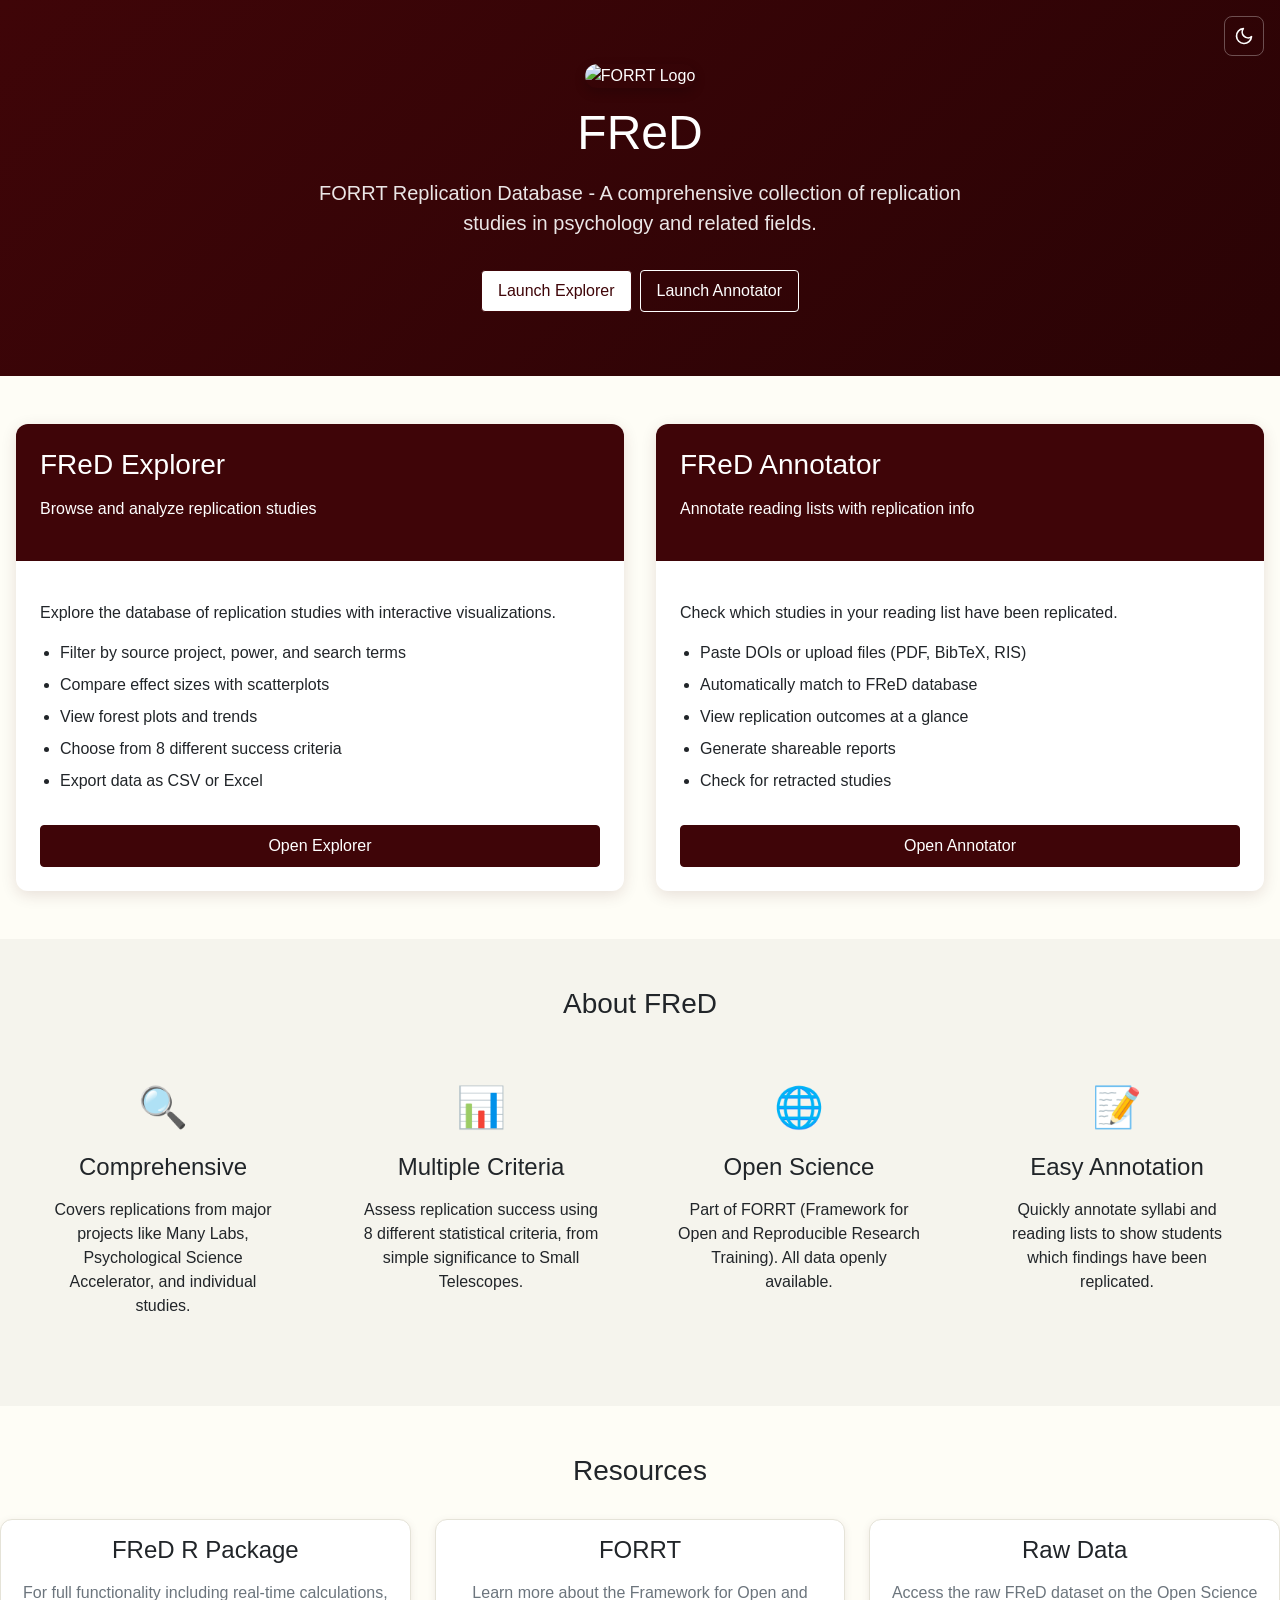
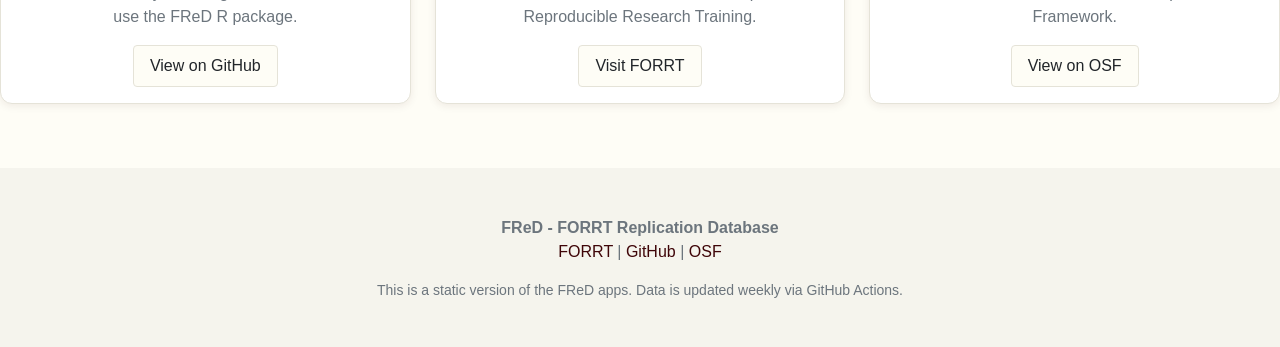
==== index.html @ 6d14f1b3 "Initial commit: FReD static web apps - Explorer: Browse and analyze replication studies - Annotator:" ====
<!DOCTYPE html>
<html lang="en">
<head>
  <meta charset="UTF-8">
  <meta name="viewport" content="width=device-width, initial-scale=1.0">
  <title>FReD - FORRT Replication Database</title>
  <link rel="stylesheet" href="shared/css/theme.css">
  <style>
    .hero {
      background: linear-gradient(135deg, var(--fred-primary), var(--fred-primary-dark));
      color: white;
      padding: 4rem 0;
      text-align: center;
      position: relative;
    }

    .hero-header {
      position: absolute;
      top: 1rem;
      right: 1rem;
    }

    .hero h1 {
      font-size: 3rem;
      margin-bottom: 1rem;
    }

    .hero p {
      font-size: 1.25rem;
      opacity: 0.9;
      max-width: 700px;
      margin: 0 auto 2rem;
    }

    .hero-logo {
      width: 80px;
      height: 80px;
      border-radius: 12px;
      margin-bottom: 1rem;
      box-shadow: 0 4px 12px rgba(0,0,0,0.2);
    }

    .app-cards {
      display: grid;
      grid-template-columns: repeat(auto-fit, minmax(300px, 1fr));
      gap: 2rem;
      padding: 3rem 0;
    }

    .app-card {
      background: var(--fred-bg-card);
      border-radius: 0.75rem;
      box-shadow: var(--fred-shadow-lg);
      overflow: hidden;
      transition: transform 0.3s ease, box-shadow 0.3s ease;
    }

    .app-card:hover {
      transform: translateY(-4px);
      box-shadow: 0 8px 24px rgba(0,0,0,0.15);
    }

    .app-card-header {
      background: var(--fred-primary);
      color: white;
      padding: 1.5rem;
    }

    .app-card-header h2 {
      margin: 0 0 0.5rem;
    }

    .app-card-body {
      padding: 1.5rem;
      color: var(--fred-text);
    }

    .app-card-body ul {
      margin: 1rem 0;
      padding-left: 1.25rem;
    }

    .app-card-body li {
      margin-bottom: 0.5rem;
    }

    .app-card .btn {
      width: 100%;
      margin-top: 1rem;
    }

    .features {
      background: var(--fred-bg-alt);
      padding: 3rem 0;
    }

    .features h2 {
      text-align: center;
      margin-bottom: 2rem;
    }

    .feature-grid {
      display: grid;
      grid-template-columns: repeat(auto-fit, minmax(250px, 1fr));
      gap: 1.5rem;
    }

    .feature {
      text-align: center;
      padding: 1.5rem;
    }

    .feature-icon {
      font-size: 2.5rem;
      margin-bottom: 1rem;
    }

    .feature h3 {
      margin-bottom: 0.5rem;
    }

    footer {
      background: var(--fred-bg-alt);
      padding: 2rem 0;
      text-align: center;
      color: var(--fred-text-muted);
    }

    footer a {
      color: var(--fred-primary);
    }

    [data-theme="dark"] .app-card:hover {
      box-shadow: 0 8px 24px rgba(0,0,0,0.4);
    }

    /* Resources cards dark mode */
    .card {
      background: var(--fred-bg-card);
      color: var(--fred-text);
    }

    .card-body.text-center h3 {
      color: var(--fred-text);
    }

    .card-body.text-center p {
      color: var(--fred-text-muted);
    }
  </style>
</head>
<body>
  <!-- Hero Section -->
  <header class="hero">
    <div class="hero-header">
      <button class="theme-toggle" title="Toggle dark/light mode">
        <svg class="icon-moon" xmlns="http://www.w3.org/2000/svg" viewBox="0 0 24 24" fill="none" stroke="currentColor" stroke-width="2" stroke-linecap="round" stroke-linejoin="round">
          <path d="M21 12.79A9 9 0 1 1 11.21 3 7 7 0 0 0 21 12.79z"></path>
        </svg>
        <svg class="icon-sun" xmlns="http://www.w3.org/2000/svg" viewBox="0 0 24 24" fill="none" stroke="currentColor" stroke-width="2" stroke-linecap="round" stroke-linejoin="round">
          <circle cx="12" cy="12" r="5"></circle>
          <line x1="12" y1="1" x2="12" y2="3"></line>
          <line x1="12" y1="21" x2="12" y2="23"></line>
          <line x1="4.22" y1="4.22" x2="5.64" y2="5.64"></line>
          <line x1="18.36" y1="18.36" x2="19.78" y2="19.78"></line>
          <line x1="1" y1="12" x2="3" y2="12"></line>
          <line x1="21" y1="12" x2="23" y2="12"></line>
          <line x1="4.22" y1="19.78" x2="5.64" y2="18.36"></line>
          <line x1="18.36" y1="5.64" x2="19.78" y2="4.22"></line>
        </svg>
      </button>
    </div>
    <div class="container">
      <img src="https://forrt.org/author/forrt/avatar_hu8bc9dda6369ea35e3d2850cf7115c3e5_11296_270x270_fill_q100_h2_lanczos_center_2.webp" alt="FORRT Logo" class="hero-logo">
      <h1>FReD</h1>
      <p>FORRT Replication Database - A comprehensive collection of replication studies in psychology and related fields.</p>
      <div class="btn-group" style="justify-content: center;">
        <a href="explorer/index.html" class="btn btn-primary" style="background: white; color: var(--fred-primary);">Launch Explorer</a>
        <a href="annotator/index.html" class="btn btn-secondary" style="background: transparent; border-color: white; color: white;">Launch Annotator</a>
      </div>
    </div>
  </header>

  <!-- App Cards -->
  <main class="container">
    <div class="app-cards">
      <!-- Explorer Card -->
      <div class="app-card">
        <div class="app-card-header">
          <h2>FReD Explorer</h2>
          <p>Browse and analyze replication studies</p>
        </div>
        <div class="app-card-body">
          <p>Explore the database of replication studies with interactive visualizations.</p>
          <ul>
            <li>Filter by source project, power, and search terms</li>
            <li>Compare effect sizes with scatterplots</li>
            <li>View forest plots and trends</li>
            <li>Choose from 8 different success criteria</li>
            <li>Export data as CSV or Excel</li>
          </ul>
          <a href="explorer/index.html" class="btn btn-primary">Open Explorer</a>
        </div>
      </div>

      <!-- Annotator Card -->
      <div class="app-card">
        <div class="app-card-header">
          <h2>FReD Annotator</h2>
          <p>Annotate reading lists with replication info</p>
        </div>
        <div class="app-card-body">
          <p>Check which studies in your reading list have been replicated.</p>
          <ul>
            <li>Paste DOIs or upload files (PDF, BibTeX, RIS)</li>
            <li>Automatically match to FReD database</li>
            <li>View replication outcomes at a glance</li>
            <li>Generate shareable reports</li>
            <li>Check for retracted studies</li>
          </ul>
          <a href="annotator/index.html" class="btn btn-primary">Open Annotator</a>
        </div>
      </div>
    </div>
  </main>

  <!-- Features Section -->
  <section class="features">
    <div class="container">
      <h2>About FReD</h2>
      <div class="feature-grid">
        <div class="feature">
          <div class="feature-icon">&#x1F50D;</div>
          <h3>Comprehensive</h3>
          <p>Covers replications from major projects like Many Labs, Psychological Science Accelerator, and individual studies.</p>
        </div>
        <div class="feature">
          <div class="feature-icon">&#x1F4CA;</div>
          <h3>Multiple Criteria</h3>
          <p>Assess replication success using 8 different statistical criteria, from simple significance to Small Telescopes.</p>
        </div>
        <div class="feature">
          <div class="feature-icon">&#x1F310;</div>
          <h3>Open Science</h3>
          <p>Part of FORRT (Framework for Open and Reproducible Research Training). All data openly available.</p>
        </div>
        <div class="feature">
          <div class="feature-icon">&#x1F4DD;</div>
          <h3>Easy Annotation</h3>
          <p>Quickly annotate syllabi and reading lists to show students which findings have been replicated.</p>
        </div>
      </div>
    </div>
  </section>

  <!-- Links Section -->
  <section class="container" style="padding: 3rem 0;">
    <h2 style="text-align: center; margin-bottom: 2rem;">Resources</h2>
    <div class="feature-grid">
      <div class="card">
        <div class="card-body text-center">
          <h3>FReD R Package</h3>
          <p>For full functionality including real-time calculations, use the FReD R package.</p>
          <a href="https://github.com/forrtproject/FReD" target="_blank" class="btn btn-secondary">View on GitHub</a>
        </div>
      </div>
      <div class="card">
        <div class="card-body text-center">
          <h3>FORRT</h3>
          <p>Learn more about the Framework for Open and Reproducible Research Training.</p>
          <a href="https://forrt.org" target="_blank" class="btn btn-secondary">Visit FORRT</a>
        </div>
      </div>
      <div class="card">
        <div class="card-body text-center">
          <h3>Raw Data</h3>
          <p>Access the raw FReD dataset on the Open Science Framework.</p>
          <a href="https://osf.io/9r62x/" target="_blank" class="btn btn-secondary">View on OSF</a>
        </div>
      </div>
    </div>
  </section>

  <!-- Footer -->
  <footer>
    <div class="container">
      <p>
        <strong>FReD - FORRT Replication Database</strong><br>
        <a href="https://forrt.org" target="_blank">FORRT</a> |
        <a href="https://github.com/forrtproject/FReD" target="_blank">GitHub</a> |
        <a href="https://osf.io/9r62x/" target="_blank">OSF</a>
      </p>
      <p style="margin-top: 1rem; font-size: 0.875rem;">
        This is a static version of the FReD apps. Data is updated weekly via GitHub Actions.
      </p>
    </div>
  </footer>

  <!-- Theme Toggle Script -->
  <script src="shared/js/theme-toggle.js"></script>
</body>
</html>
---- shared/css/theme.css ----
/* FReD Static Apps - Shared Theme */

:root {
  /* Primary colors - FORRT burgundy */
  --fred-primary: #3F0508;
  --fred-primary-dark: #2A0305;
  --fred-primary-light: #5C1015;

  /* Outcome colors */
  --fred-success: #8FBC8F;
  --fred-failure: #FF7F7F;
  --fred-failure-reversal: darkred;
  --fred-not-significant: #D3D3D3;
  --fred-not-coded: #C8C8C8;
  --fred-mixed: #efa986;

  /* Accent colors - teal/coral */
  --fred-sig-yes: #4DCCD0;
  --fred-sig-no: #FA948C;
  --fred-accent-teal: #4DCCD0;
  --fred-accent-coral: #FA948C;

  /* UI colors - warm cream light mode */
  --fred-bg: #FEFDF6;
  --fred-bg-alt: #F5F4ED;
  --fred-bg-card: #FFFFFF;
  --fred-border: #E5E3D8;
  --fred-text: #212529;
  --fred-text-muted: #6c757d;

  /* Chart colors */
  --fred-chart-bg: #FFFFFF;
  --fred-chart-grid: #E5E3D8;
  --fred-chart-text: #212529;

  /* Shadows */
  --fred-shadow: 0 2px 8px rgba(63, 5, 8, 0.08);
  --fred-shadow-lg: 0 4px 16px rgba(63, 5, 8, 0.12);

  /* Transitions */
  --fred-transition: 0.2s ease;
}

/* Dark mode */
[data-theme="dark"] {
  /* Primary colors stay the same for branding */
  --fred-primary-light: #7A2530;

  /* Outcome colors - slightly adjusted for dark mode visibility */
  --fred-success: #6BA86B;
  --fred-failure: #E06060;
  --fred-not-significant: #888888;
  --fred-not-coded: #666666;

  /* UI colors - dark mode */
  --fred-bg: #1A1D1E;
  --fred-bg-alt: #242829;
  --fred-bg-card: #2A2E30;
  --fred-border: #3A3E40;
  --fred-text: #E8E6E1;
  --fred-text-muted: #9A9890;

  /* Chart colors */
  --fred-chart-bg: #2A2E30;
  --fred-chart-grid: #3A3E40;
  --fred-chart-text: #E8E6E1;

  /* Shadows - more subtle in dark mode */
  --fred-shadow: 0 2px 8px rgba(0, 0, 0, 0.3);
  --fred-shadow-lg: 0 4px 16px rgba(0, 0, 0, 0.4);
}

/* Reset and base */
*, *::before, *::after {
  box-sizing: border-box;
}

html {
  font-size: 16px;
}

body {
  font-family: -apple-system, BlinkMacSystemFont, "Segoe UI", Roboto, "Helvetica Neue", Arial, sans-serif;
  line-height: 1.5;
  color: var(--fred-text);
  background-color: var(--fred-bg);
  margin: 0;
  padding: 0;
}

/* Typography */
h1, h2, h3, h4, h5, h6 {
  margin-top: 0;
  margin-bottom: 0.5rem;
  font-weight: 500;
  line-height: 1.2;
}

h1 { font-size: 2rem; }
h2 { font-size: 1.75rem; }
h3 { font-size: 1.5rem; }
h4 { font-size: 1.25rem; }
h5 { font-size: 1.125rem; }
h6 { font-size: 1rem; }

a {
  color: var(--fred-primary);
  text-decoration: none;
}

a:hover {
  color: var(--fred-primary-dark);
  text-decoration: underline;
}

/* Layout containers */
.container {
  width: 100%;
  max-width: 1400px;
  margin: 0 auto;
  padding: 0 1rem;
}

.page-header {
  background: linear-gradient(135deg, var(--fred-primary), var(--fred-primary-dark));
  color: white;
  padding: 1.5rem 0;
  margin-bottom: 1.5rem;
}

.page-header h1 {
  margin: 0;
}

.page-header a {
  color: white;
}

/* Cards */
.card {
  background: var(--fred-bg-card);
  border: 1px solid var(--fred-border);
  border-radius: 0.75rem;
  box-shadow: var(--fred-shadow);
  margin-bottom: 1rem;
  transition: box-shadow var(--fred-transition), background var(--fred-transition);
}

.card-header {
  padding: 1rem;
  border-bottom: 1px solid var(--fred-border);
  background: var(--fred-bg-alt);
  border-radius: 0.5rem 0.5rem 0 0;
  font-weight: 500;
}

.card-body {
  padding: 1rem;
}

/* Sidebar layout */
.sidebar-layout {
  display: grid;
  grid-template-columns: 280px 1fr;
  gap: 1.5rem;
  min-height: calc(100vh - 200px);
}

.sidebar {
  background: var(--fred-bg-alt);
  border-radius: 0.5rem;
  padding: 1rem;
  height: fit-content;
  position: sticky;
  top: 1rem;
}

.main-content {
  min-width: 0; /* Prevent overflow in grid */
  overflow: visible; /* Prevent unwanted scrollbars */
}

/* Forms */
.form-group {
  margin-bottom: 1rem;
}

.form-label {
  display: block;
  margin-bottom: 0.5rem;
  font-weight: 500;
  font-size: 0.875rem;
}

.form-control {
  width: 100%;
  padding: 0.5rem 0.75rem;
  font-size: 1rem;
  line-height: 1.5;
  color: var(--fred-text);
  background-color: var(--fred-bg);
  border: 1px solid var(--fred-border);
  border-radius: 0.25rem;
  transition: border-color 0.15s ease-in-out, box-shadow 0.15s ease-in-out;
}

.form-control:focus {
  border-color: var(--fred-primary);
  outline: 0;
  box-shadow: 0 0 0 0.2rem rgba(166, 40, 40, 0.25);
}

select.form-control {
  appearance: none;
  background-image: url("data:image/svg+xml,%3csvg xmlns='http://www.w3.org/2000/svg' viewBox='0 0 16 16'%3e%3cpath fill='none' stroke='%23343a40' stroke-linecap='round' stroke-linejoin='round' stroke-width='2' d='M2 5l6 6 6-6'/%3e%3c/svg%3e");
  background-repeat: no-repeat;
  background-position: right 0.75rem center;
  background-size: 16px 12px;
  padding-right: 2.25rem;
}

/* Range slider */
.form-range {
  width: 100%;
  height: 1.5rem;
  padding: 0;
  background-color: transparent;
  -webkit-appearance: none;
  appearance: none;
}

/* Track styling - WebKit */
.form-range::-webkit-slider-runnable-track {
  width: 100%;
  height: 0.5rem;
  background-color: var(--fred-border);
  border-radius: 0.25rem;
}

/* Track styling - Firefox */
.form-range::-moz-range-track {
  width: 100%;
  height: 0.5rem;
  background-color: var(--fred-border);
  border-radius: 0.25rem;
  border: none;
}

/* Track styling - IE/Edge */
.form-range::-ms-track {
  width: 100%;
  height: 0.5rem;
  background-color: var(--fred-border);
  border-radius: 0.25rem;
  border: none;
  color: transparent;
}

/* Thumb styling - WebKit */
.form-range::-webkit-slider-thumb {
  -webkit-appearance: none;
  appearance: none;
  width: 1rem;
  height: 1rem;
  margin-top: -0.25rem;
  background-color: var(--fred-primary);
  border-radius: 50%;
  cursor: pointer;
  transition: background-color 0.15s ease-in-out;
  border: none;
}

.form-range::-webkit-slider-thumb:hover {
  background-color: var(--fred-primary-dark);
}

/* Thumb styling - Firefox */
.form-range::-moz-range-thumb {
  width: 1rem;
  height: 1rem;
  background-color: var(--fred-primary);
  border-radius: 50%;
  cursor: pointer;
  transition: background-color 0.15s ease-in-out;
  border: none;
}

.form-range::-moz-range-thumb:hover {
  background-color: var(--fred-primary-dark);
}

/* Thumb styling - IE/Edge */
.form-range::-ms-thumb {
  width: 1rem;
  height: 1rem;
  background-color: var(--fred-primary);
  border-radius: 50%;
  cursor: pointer;
  border: none;
}

.range-value {
  text-align: center;
  font-size: 0.875rem;
  color: var(--fred-text-muted);
  margin-top: 0.25rem;
}

/* Radio buttons */
.radio-group {
  display: flex;
  flex-direction: column;
  gap: 0.5rem;
}

.radio-option {
  display: flex;
  align-items: flex-start;
  gap: 0.5rem;
  cursor: pointer;
}

.radio-option input[type="radio"] {
  margin-top: 0.25rem;
  accent-color: var(--fred-primary);
}

.radio-option label {
  cursor: pointer;
  font-size: 0.875rem;
}

/* Buttons */
.btn {
  display: inline-flex;
  align-items: center;
  justify-content: center;
  padding: 0.5rem 1rem;
  font-size: 1rem;
  font-weight: 500;
  line-height: 1.5;
  text-align: center;
  text-decoration: none;
  white-space: nowrap;
  vertical-align: middle;
  cursor: pointer;
  user-select: none;
  border: 1px solid transparent;
  border-radius: 0.25rem;
  transition: color 0.15s ease-in-out, background-color 0.15s ease-in-out, border-color 0.15s ease-in-out;
}

.btn:disabled {
  opacity: 0.65;
  cursor: not-allowed;
}

.btn-primary {
  color: white;
  background-color: var(--fred-primary);
  border-color: var(--fred-primary);
}

.btn-primary:hover:not(:disabled) {
  background-color: var(--fred-primary-dark);
  border-color: var(--fred-primary-dark);
}

.btn-secondary {
  color: var(--fred-text);
  background-color: var(--fred-bg);
  border-color: var(--fred-border);
}

.btn-secondary:hover:not(:disabled) {
  background-color: var(--fred-bg-alt);
}

.btn-sm {
  padding: 0.25rem 0.5rem;
  font-size: 0.875rem;
}

.btn-group {
  display: flex;
  gap: 0.5rem;
  flex-wrap: wrap;
}

/* Tabs */
.tabs {
  display: flex;
  border-bottom: 2px solid var(--fred-border);
  margin-bottom: 1rem;
  overflow-x: auto;
}

.tab {
  padding: 0.75rem 1.25rem;
  background: none;
  border: none;
  border-bottom: 2px solid transparent;
  margin-bottom: -2px;
  cursor: pointer;
  font-size: 1rem;
  color: var(--fred-text-muted);
  white-space: nowrap;
  transition: color 0.15s ease-in-out, border-color 0.15s ease-in-out;
}

.tab:hover {
  color: var(--fred-primary);
}

.tab.active {
  color: var(--fred-primary);
  border-bottom-color: var(--fred-primary);
}

/* Dark mode active tab - use lighter color for visibility */
[data-theme="dark"] .tab.active {
  color: var(--fred-accent-teal);
  border-bottom-color: var(--fred-accent-teal);
}

.tab-content {
  display: none;
}

.tab-content.active {
  display: block;
}

/* Tables - DataTables styling */
.dataTables_wrapper {
  font-size: 0.875rem;
}

table.dataTable {
  width: 100% !important;
  border-collapse: collapse;
}

table.dataTable thead th {
  background: var(--fred-bg-alt);
  border-bottom: 2px solid var(--fred-border);
  padding: 0.75rem;
  text-align: left;
  font-weight: 600;
}

table.dataTable tbody td {
  padding: 0.75rem;
  border-bottom: 1px solid var(--fred-border);
  vertical-align: top;
}

table.dataTable tbody tr:hover {
  background-color: var(--fred-bg-alt);
}

.dataTables_filter input {
  margin-left: 0.5rem;
  padding: 0.375rem 0.75rem;
  border: 1px solid var(--fred-border);
  border-radius: 0.25rem;
}

.dataTables_length select {
  padding: 0.375rem 2rem 0.375rem 0.75rem;
  border: 1px solid var(--fred-border);
  border-radius: 0.25rem;
}

.dataTables_paginate .paginate_button {
  padding: 0.375rem 0.75rem;
  margin: 0 0.125rem;
  border: 1px solid var(--fred-border);
  border-radius: 0.25rem;
  cursor: pointer;
}

.dataTables_paginate .paginate_button.current {
  background: var(--fred-primary);
  color: white !important;
  border-color: var(--fred-primary);
}

.dataTables_paginate .paginate_button:hover:not(.current):not(.disabled) {
  background: var(--fred-bg-alt);
}

/* Plot containers */
.plot-container {
  min-height: 400px;
  position: relative;
}

.plot-container.loading::after {
  content: '';
  position: absolute;
  top: 50%;
  left: 50%;
  width: 40px;
  height: 40px;
  margin: -20px 0 0 -20px;
  border: 4px solid var(--fred-border);
  border-top-color: var(--fred-primary);
  border-radius: 50%;
  animation: spin 1s linear infinite;
}

@keyframes spin {
  to { transform: rotate(360deg); }
}

/* Success note */
.success-note {
  background: var(--fred-bg-alt);
  border-left: 4px solid var(--fred-primary);
  padding: 1rem;
  margin: 1rem 0;
  font-size: 0.875rem;
  font-style: italic;
}

/* Legend */
.legend {
  display: flex;
  flex-wrap: wrap;
  gap: 1rem;
  margin: 1rem 0;
  font-size: 0.875rem;
}

.legend-item {
  display: flex;
  align-items: center;
  gap: 0.5rem;
}

.legend-color {
  width: 16px;
  height: 16px;
  border-radius: 50%;
  border: 1px solid rgba(0,0,0,0.2);
}

/* Badge */
.badge {
  display: inline-block;
  padding: 0.25em 0.5em;
  font-size: 0.75rem;
  font-weight: 500;
  line-height: 1;
  text-align: center;
  white-space: nowrap;
  vertical-align: baseline;
  border-radius: 0.25rem;
}

.badge-success { background: var(--fred-success); color: #155724; }
.badge-failure { background: var(--fred-failure); color: #721c24; }
.badge-neutral { background: var(--fred-not-significant); color: #383d41; }

/* Alerts */
.alert {
  padding: 1rem;
  margin-bottom: 1rem;
  border-radius: 0.25rem;
  border: 1px solid transparent;
}

.alert-info {
  background-color: #d1ecf1;
  border-color: #bee5eb;
  color: #0c5460;
}

.alert-warning {
  background-color: #fff3cd;
  border-color: #ffeeba;
  color: #856404;
}

.alert-error {
  background-color: #f8d7da;
  border-color: #f5c6cb;
  color: #721c24;
}

/* Modal */
.modal-overlay {
  position: fixed;
  top: 0;
  left: 0;
  right: 0;
  bottom: 0;
  background: rgba(0,0,0,0.5);
  display: flex;
  align-items: center;
  justify-content: center;
  z-index: 1000;
  opacity: 0;
  visibility: hidden;
  transition: opacity 0.3s, visibility 0.3s;
}

.modal-overlay.active {
  opacity: 1;
  visibility: visible;
}

.modal {
  background: var(--fred-bg);
  border-radius: 0.5rem;
  max-width: 600px;
  width: 90%;
  max-height: 90vh;
  overflow-y: auto;
  box-shadow: var(--fred-shadow-lg);
}

.modal-header {
  padding: 1rem;
  border-bottom: 1px solid var(--fred-border);
  display: flex;
  justify-content: space-between;
  align-items: center;
}

.modal-header h3 {
  margin: 0;
}

.modal-close {
  background: none;
  border: none;
  font-size: 1.5rem;
  cursor: pointer;
  line-height: 1;
  color: var(--fred-text-muted);
}

.modal-body {
  padding: 1rem;
}

.modal-footer {
  padding: 1rem;
  border-top: 1px solid var(--fred-border);
  display: flex;
  justify-content: flex-end;
  gap: 0.5rem;
}

/* Dark mode modal overlay */
[data-theme="dark"] .modal-overlay {
  background: rgba(0, 0, 0, 0.7);
}

/* Form controls dark mode */
[data-theme="dark"] .form-control {
  background-color: var(--fred-bg-card);
  color: var(--fred-text);
  border-color: var(--fred-border);
}

[data-theme="dark"] .form-control:focus {
  border-color: var(--fred-accent-teal);
  box-shadow: 0 0 0 0.2rem rgba(77, 204, 208, 0.25);
}

[data-theme="dark"] .form-control::placeholder {
  color: var(--fred-text-muted);
}

[data-theme="dark"] select.form-control {
  background-image: url("data:image/svg+xml,%3csvg xmlns='http://www.w3.org/2000/svg' viewBox='0 0 16 16'%3e%3cpath fill='none' stroke='%23E8E6E1' stroke-linecap='round' stroke-linejoin='round' stroke-width='2' d='M2 5l6 6 6-6'/%3e%3c/svg%3e");
}

/* Range slider dark mode */
[data-theme="dark"] .form-range::-webkit-slider-runnable-track {
  background-color: var(--fred-border);
}

[data-theme="dark"] .form-range::-moz-range-track {
  background-color: var(--fred-border);
}

/* Alerts dark mode */
[data-theme="dark"] .alert-info {
  background-color: rgba(77, 204, 208, 0.15);
  border-color: rgba(77, 204, 208, 0.3);
  color: #7FE0E3;
}

[data-theme="dark"] .alert-warning {
  background-color: rgba(250, 148, 140, 0.15);
  border-color: rgba(250, 148, 140, 0.3);
  color: #FAB0AA;
}

[data-theme="dark"] .alert-error {
  background-color: rgba(220, 53, 69, 0.15);
  border-color: rgba(220, 53, 69, 0.3);
  color: #F1A0A8;
}

/* Responsive */
@media (max-width: 992px) {
  .sidebar-layout {
    grid-template-columns: 1fr;
  }

  .sidebar {
    position: static;
  }
}

@media (max-width: 576px) {
  html {
    font-size: 14px;
  }

  .container {
    padding: 0 0.5rem;
  }

  .tabs {
    flex-wrap: nowrap;
  }

  .tab {
    padding: 0.5rem 0.75rem;
    font-size: 0.875rem;
  }
}

/* Utility classes */
.text-center { text-align: center; }
.text-right { text-align: right; }
.text-muted { color: var(--fred-text-muted); }
.text-success { color: #155724; }
.text-danger { color: #721c24; }

.mt-1 { margin-top: 0.5rem; }
.mt-2 { margin-top: 1rem; }
.mt-3 { margin-top: 1.5rem; }
.mb-1 { margin-bottom: 0.5rem; }
.mb-2 { margin-bottom: 1rem; }
.mb-3 { margin-bottom: 1.5rem; }

.d-none { display: none; }
.d-flex { display: flex; }
.flex-wrap { flex-wrap: wrap; }
.gap-1 { gap: 0.5rem; }
.gap-2 { gap: 1rem; }

/* Theme Toggle Button */
.theme-toggle {
  background: transparent;
  border: 1px solid rgba(255, 255, 255, 0.3);
  border-radius: 0.5rem;
  color: white;
  padding: 0.5rem;
  cursor: pointer;
  display: flex;
  align-items: center;
  justify-content: center;
  width: 40px;
  height: 40px;
  transition: background var(--fred-transition), border-color var(--fred-transition);
}

.theme-toggle:hover {
  background: rgba(255, 255, 255, 0.1);
  border-color: rgba(255, 255, 255, 0.5);
}

.theme-toggle svg {
  width: 20px;
  height: 20px;
}

.theme-toggle .icon-sun,
.theme-toggle .icon-moon {
  display: none;
}

/* Show sun in dark mode (click to go light) */
[data-theme="dark"] .theme-toggle .icon-sun {
  display: block;
}

/* Show moon in light mode (click to go dark) */
:root:not([data-theme="dark"]) .theme-toggle .icon-moon,
[data-theme="light"] .theme-toggle .icon-moon {
  display: block;
}

/* Sidebar Navigation */
.sidebar-nav {
  margin-bottom: 1.5rem;
  padding-bottom: 1rem;
  border-bottom: 1px solid var(--fred-border);
}

.sidebar-nav-title {
  font-size: 0.75rem;
  font-weight: 600;
  text-transform: uppercase;
  letter-spacing: 0.05em;
  color: var(--fred-text-muted);
  margin-bottom: 0.75rem;
}

.sidebar-nav-list {
  list-style: none;
  margin: 0;
  padding: 0;
}

.sidebar-nav-item {
  margin-bottom: 0.25rem;
}

.sidebar-nav-link {
  display: flex;
  align-items: center;
  padding: 0.625rem 0.875rem;
  border-radius: 0.5rem;
  color: var(--fred-text);
  text-decoration: none;
  font-size: 0.9375rem;
  font-weight: 500;
  transition: background var(--fred-transition), color var(--fred-transition);
  cursor: pointer;
  border: none;
  background: transparent;
  width: 100%;
  text-align: left;
}

.sidebar-nav-link:hover {
  background: var(--fred-bg-card);
  color: var(--fred-primary);
  text-decoration: none;
}

.sidebar-nav-link.active {
  background: var(--fred-primary);
  color: white;
}

.sidebar-nav-link.active:hover {
  background: var(--fred-primary-dark);
  color: white;
}

/* Sidebar section divider */
.sidebar-section {
  margin-bottom: 1.5rem;
}

.sidebar-section-title {
  font-size: 0.75rem;
  font-weight: 600;
  text-transform: uppercase;
  letter-spacing: 0.05em;
  color: var(--fred-text-muted);
  margin-bottom: 0.75rem;
  padding-top: 0.5rem;
}

/* Effect count badge */
.effect-count {
  font-size: 0.875rem;
  color: var(--fred-text-muted);
  padding: 0.75rem;
  background: var(--fred-bg-card);
  border-radius: 0.5rem;
  margin-top: 1rem;
}

.effect-count-number {
  font-weight: 700;
  color: var(--fred-accent-teal);
  font-size: 1.25rem;
}

/* Info icon link */
.info-icon {
  display: inline-flex;
  align-items: center;
  justify-content: center;
  width: 18px;
  height: 18px;
  border-radius: 50%;
  background: var(--fred-border);
  color: var(--fred-text-muted);
  font-size: 0.75rem;
  font-weight: 600;
  text-decoration: none;
  margin-left: 0.5rem;
  transition: background var(--fred-transition), color var(--fred-transition);
}

.info-icon:hover {
  background: var(--fred-primary);
  color: white;
  text-decoration: none;
}

/* Header navigation links */
.header-nav {
  display: flex;
  align-items: center;
  gap: 1rem;
}

.header-nav-link {
  color: rgba(255, 255, 255, 0.9);
  text-decoration: none;
  font-size: 0.9375rem;
  padding: 0.5rem 0.75rem;
  border-radius: 0.375rem;
  transition: background var(--fred-transition), color var(--fred-transition);
}

.header-nav-link:hover {
  background: rgba(255, 255, 255, 0.1);
  color: white;
  text-decoration: none;
}

/* Print styles */
@media print {
  .sidebar,
  .tabs,
  .btn,
  .dataTables_filter,
  .dataTables_length,
  .dataTables_paginate {
    display: none !important;
  }

  .sidebar-layout {
    grid-template-columns: 1fr;
  }

  .card {
    box-shadow: none;
    border: 1px solid #000;
  }
}
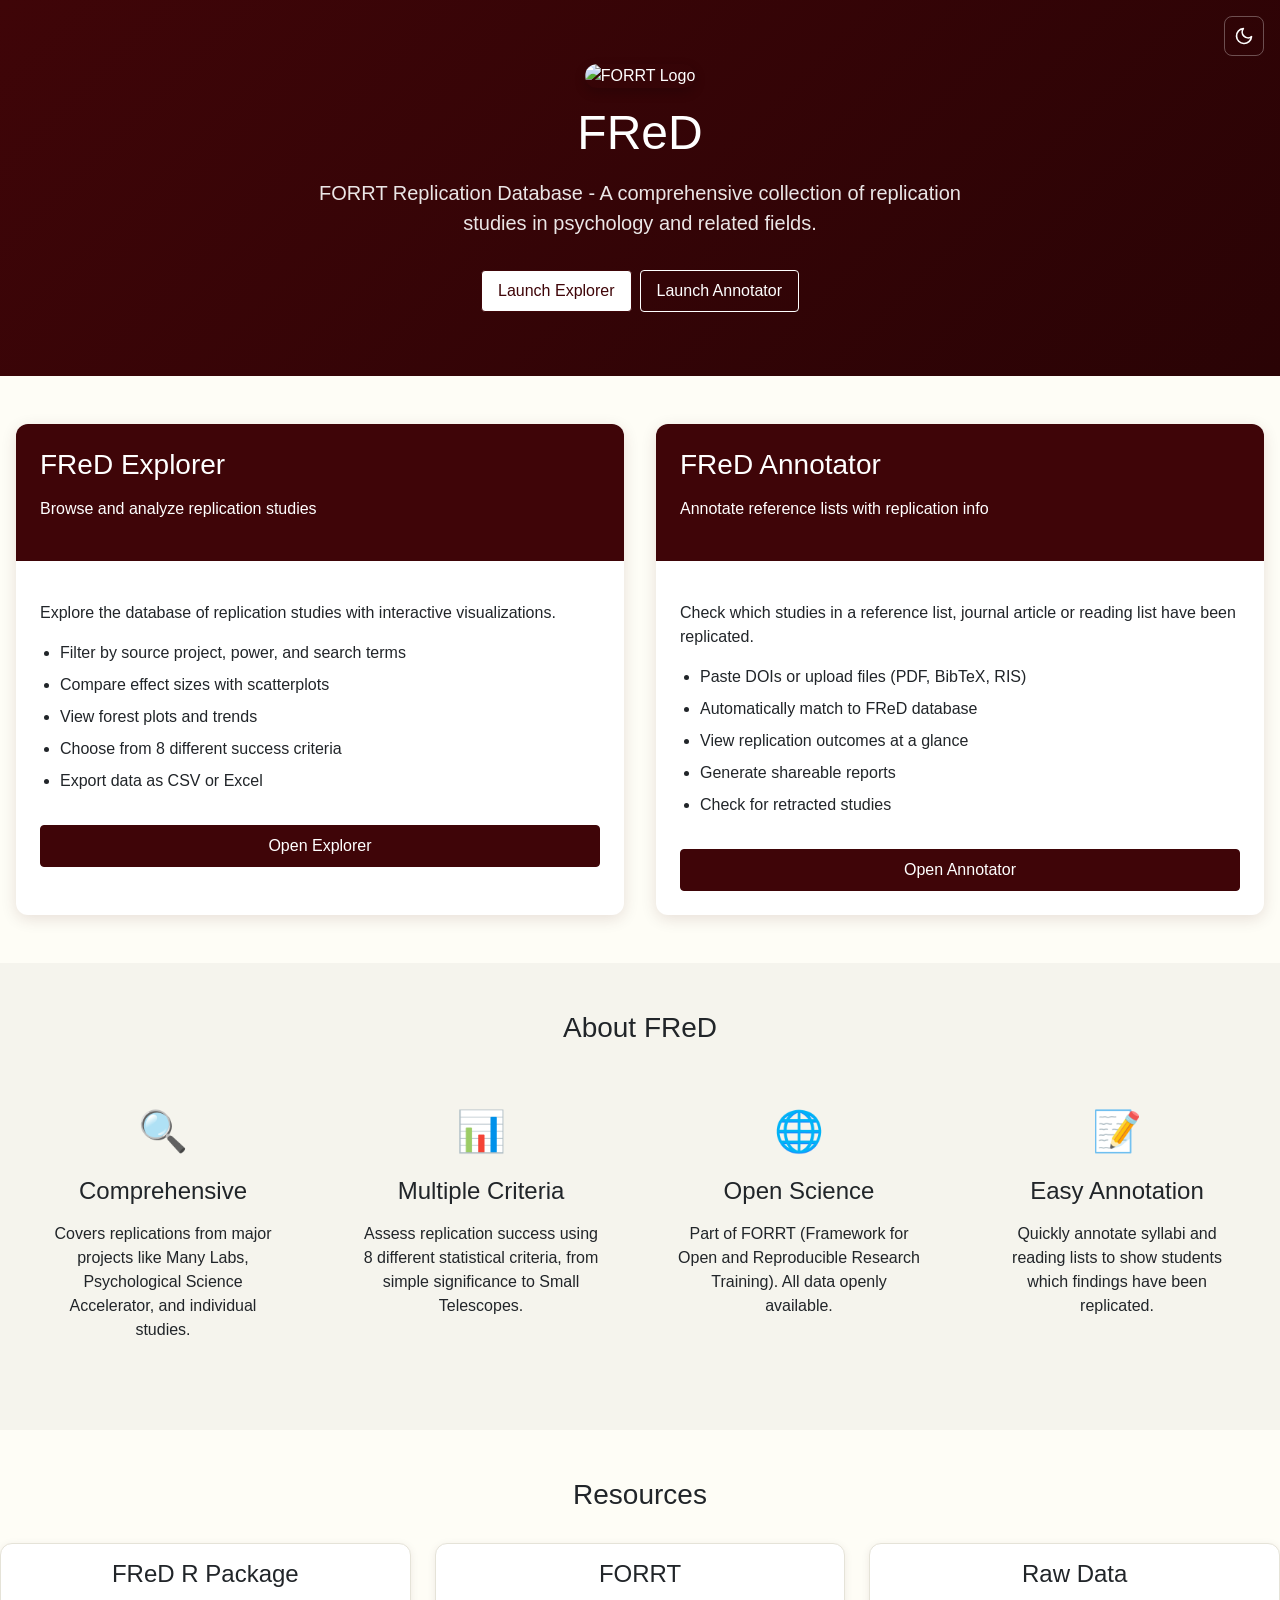
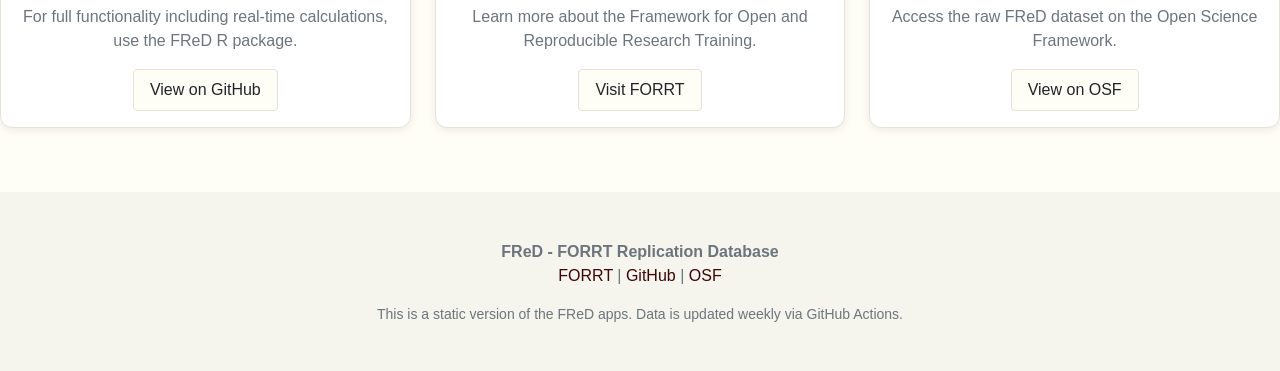
==== commit 0849f958: "Update all components with latest changes Includes updates to annotator, explorer, preprocessing, an" ====
--- a/index.html
+++ b/index.html
@@ -207,10 +207,10 @@
       <div class="app-card">
         <div class="app-card-header">
           <h2>FReD Annotator</h2>
-          <p>Annotate reading lists with replication info</p>
+          <p>Annotate reference lists with replication info</p>
         </div>
         <div class="app-card-body">
-          <p>Check which studies in your reading list have been replicated.</p>
+          <p>Check which studies in a reference list, journal article or reading list have been replicated.</p>
           <ul>
             <li>Paste DOIs or upload files (PDF, BibTeX, RIS)</li>
             <li>Automatically match to FReD database</li>
--- a/shared/css/theme.css
+++ b/shared/css/theme.css
@@ -12,7 +12,7 @@
   --fred-failure-reversal: darkred;
   --fred-not-significant: #D3D3D3;
   --fred-not-coded: #C8C8C8;
-  --fred-mixed: #efa986;
+  --fred-mixed: #EAB308;
 
   /* Accent colors - teal/coral */
   --fred-sig-yes: #4DCCD0;
@@ -43,31 +43,41 @@
 
 /* Dark mode */
 [data-theme="dark"] {
-  /* Primary colors stay the same for branding */
-  --fred-primary-light: #7A2530;
-
-  /* Outcome colors - slightly adjusted for dark mode visibility */
-  --fred-success: #6BA86B;
-  --fred-failure: #E06060;
-  --fred-not-significant: #888888;
-  --fred-not-coded: #666666;
-
-  /* UI colors - dark mode */
-  --fred-bg: #1A1D1E;
-  --fred-bg-alt: #242829;
-  --fred-bg-card: #2A2E30;
-  --fred-border: #3A3E40;
-  --fred-text: #E8E6E1;
-  --fred-text-muted: #9A9890;
+  /* Backgrounds: Cool Slate Blues */
+  --fred-bg: #0F172A;              /* Deep Slate - page background */
+  --fred-bg-alt: #1E293B;          /* Lighter Slate - secondary areas */
+  --fred-bg-card: #1E293B;         /* Card surface (same as alt for cohesion) */
+  --fred-bg-input: #0F172A;        /* Input fields match page bg (not recessed) */
+
+  /* Borders */
+  --fred-border: #334155;          /* Slate border */
+  --fred-border-focus: #4DCCD0;    /* Teal focus */
+
+  /* Accent - Brighter rose-red for dark mode */
+  --fred-primary: #E11D48;
+  --fred-primary-dark: #BE123C;
+  --fred-primary-light: #FB7185;
+
+  /* Text */
+  --fred-text: #F1F5F9;            /* Off-white, crisp */
+  --fred-text-secondary: #CBD5E1;  /* Light slate */
+  --fred-text-muted: #94A3B8;      /* Blue-grey muted */
+
+  /* Outcome colors adjusted */
+  --fred-success: #4ADE80;
+  --fred-failure: #F87171;
+  --fred-mixed: #FBBF24;
+  --fred-not-significant: #9A9A9A;
+  --fred-not-coded: #7A7A7A;
 
   /* Chart colors */
-  --fred-chart-bg: #2A2E30;
-  --fred-chart-grid: #3A3E40;
-  --fred-chart-text: #E8E6E1;
-
-  /* Shadows - more subtle in dark mode */
-  --fred-shadow: 0 2px 8px rgba(0, 0, 0, 0.3);
-  --fred-shadow-lg: 0 4px 16px rgba(0, 0, 0, 0.4);
+  --fred-chart-bg: #1E293B;
+  --fred-chart-grid: #334155;
+  --fred-chart-text: #CBD5E1;
+
+  /* Shadows */
+  --fred-shadow: 0 4px 12px rgba(0, 0, 0, 0.4);
+  --fred-shadow-lg: 0 8px 24px rgba(0, 0, 0, 0.5);
 }
 
 /* Reset and base */
@@ -113,6 +123,15 @@
   text-decoration: underline;
 }
 
+/* Dark mode links - use accent teal for visibility */
+[data-theme="dark"] a {
+  color: var(--fred-accent-teal);
+}
+
+[data-theme="dark"] a:hover {
+  color: #7FE0E3;
+}
+
 /* Layout containers */
 .container {
   width: 100%;
@@ -136,6 +155,11 @@
   color: white;
 }
 
+/* Dark mode header - refined gradient */
+[data-theme="dark"] .page-header {
+  background: linear-gradient(to bottom, #3E1414, #2D0E0E);
+}
+
 /* Cards */
 .card {
   background: var(--fred-bg-card);
@@ -152,10 +176,25 @@
   background: var(--fred-bg-alt);
   border-radius: 0.5rem 0.5rem 0 0;
   font-weight: 500;
+  color: var(--fred-text);
 }
 
 .card-body {
   padding: 1rem;
+}
+
+/* Dark mode cards - enhanced depth and definition */
+[data-theme="dark"] .card {
+  background: var(--fred-bg-card);
+  border: 1px solid var(--fred-border);
+  box-shadow: var(--fred-shadow-lg);
+}
+
+[data-theme="dark"] .card-header {
+  background: var(--fred-bg-alt);
+  border-bottom: 1px solid var(--fred-border);
+  color: var(--fred-text);
+  font-weight: 600;
 }
 
 /* Sidebar layout */
@@ -376,6 +415,31 @@
   background-color: var(--fred-bg-alt);
 }
 
+/* Dark mode buttons - more vibrant and tactile */
+[data-theme="dark"] .btn-primary {
+  background: var(--fred-primary);
+  border-color: var(--fred-primary);
+  box-shadow: 0 2px 4px rgba(0, 0, 0, 0.3);
+}
+
+[data-theme="dark"] .btn-primary:hover:not(:disabled) {
+  background: var(--fred-primary-light);
+  border-color: var(--fred-primary-light);
+  box-shadow: 0 4px 8px rgba(0, 0, 0, 0.4);
+}
+
+[data-theme="dark"] .btn-secondary {
+  background-color: transparent;
+  border: 1px solid var(--fred-border);
+  color: var(--fred-text-secondary);
+}
+
+[data-theme="dark"] .btn-secondary:hover:not(:disabled) {
+  background-color: rgba(255, 255, 255, 0.1);
+  border-color: #475569;
+  color: var(--fred-text);
+}
+
 .btn-sm {
   padding: 0.25rem 0.5rem;
   font-size: 0.875rem;
@@ -385,6 +449,132 @@
   display: flex;
   gap: 0.5rem;
   flex-wrap: wrap;
+}
+
+/* Form Select - Custom styled dropdowns */
+.form-select {
+  display: inline-block;
+  width: auto;
+  padding: 0.5rem 2.25rem 0.5rem 0.75rem;
+  font-size: 1rem;
+  font-weight: 400;
+  line-height: 1.5;
+  color: var(--fred-text);
+  background-color: var(--fred-bg);
+  background-image: url("data:image/svg+xml,%3csvg xmlns='http://www.w3.org/2000/svg' viewBox='0 0 16 16'%3e%3cpath fill='none' stroke='%23343a40' stroke-linecap='round' stroke-linejoin='round' stroke-width='2' d='M2 5l6 6 6-6'/%3e%3c/svg%3e");
+  background-repeat: no-repeat;
+  background-position: right 0.75rem center;
+  background-size: 16px 12px;
+  border: 1px solid var(--fred-border);
+  border-radius: 0.375rem;
+  appearance: none;
+  cursor: pointer;
+  transition: border-color 0.15s ease-in-out, box-shadow 0.15s ease-in-out;
+}
+
+.form-select:focus {
+  border-color: var(--fred-primary);
+  outline: 0;
+  box-shadow: 0 0 0 0.2rem rgba(166, 40, 40, 0.25);
+}
+
+.form-select-sm {
+  padding: 0.25rem 2rem 0.25rem 0.5rem;
+  font-size: 0.875rem;
+  border-radius: 0.25rem;
+}
+
+[data-theme="dark"] .form-select {
+  background-color: var(--fred-bg);
+  border-color: var(--fred-border);
+  background-image: url("data:image/svg+xml,%3csvg xmlns='http://www.w3.org/2000/svg' viewBox='0 0 16 16'%3e%3cpath fill='none' stroke='%23CBD5E1' stroke-linecap='round' stroke-linejoin='round' stroke-width='2' d='M2 5l6 6 6-6'/%3e%3c/svg%3e");
+}
+
+[data-theme="dark"] .form-select:focus {
+  border-color: var(--fred-border-focus);
+  box-shadow: 0 0 0 3px rgba(77, 204, 208, 0.2);
+}
+
+[data-theme="dark"] .form-select:hover:not(:focus):not(:disabled) {
+  border-color: #475569;
+}
+
+/* Outline Button Styles */
+.btn-outline-secondary {
+  color: var(--fred-text-muted);
+  background-color: transparent;
+  border: 1px solid var(--fred-border);
+}
+
+.btn-outline-secondary:hover:not(:disabled) {
+  color: var(--fred-text);
+  background-color: var(--fred-bg-alt);
+}
+
+[data-theme="dark"] .btn-outline-secondary {
+  color: var(--fred-text-secondary);
+  border-color: var(--fred-border);
+}
+
+[data-theme="dark"] .btn-outline-secondary:hover:not(:disabled) {
+  color: var(--fred-text);
+  background-color: rgba(255, 255, 255, 0.08);
+  border-color: #475569;
+}
+
+/* Forest Plot Controls */
+.forest-controls {
+  display: flex;
+  justify-content: space-between;
+  align-items: center;
+  flex-wrap: wrap;
+  gap: 0.75rem;
+  padding: 0.75rem 1rem;
+  margin-bottom: 1rem;
+  background: var(--fred-bg-alt);
+  border: 1px solid var(--fred-border);
+  border-radius: 0.5rem;
+}
+
+.forest-controls-left,
+.forest-controls-right {
+  display: flex;
+  align-items: center;
+  gap: 1rem;
+  flex-wrap: wrap;
+}
+
+.forest-control-group {
+  display: flex;
+  align-items: center;
+  gap: 0.5rem;
+}
+
+.forest-control-label {
+  font-size: 0.875rem;
+  font-weight: 500;
+  color: var(--fred-text-muted);
+  margin: 0;
+  white-space: nowrap;
+}
+
+.forest-page-indicator {
+  padding: 0.25rem 0.75rem;
+  font-size: 0.875rem;
+  font-weight: 500;
+  color: var(--fred-text-muted);
+  background: var(--fred-bg);
+  border-radius: 0.25rem;
+  border: 1px solid var(--fred-border);
+}
+
+[data-theme="dark"] .forest-controls {
+  background: var(--fred-bg-card);
+}
+
+[data-theme="dark"] .forest-page-indicator {
+  background: var(--fred-bg);
+  color: var(--fred-text-secondary);
 }
 
 /* Tabs */
@@ -405,7 +595,7 @@
   font-size: 1rem;
   color: var(--fred-text-muted);
   white-space: nowrap;
-  transition: color 0.15s ease-in-out, border-color 0.15s ease-in-out;
+  transition: color 0.15s ease-in-out, border-color 0.15s ease-in-out, background 0.15s ease-in-out;
 }
 
 .tab:hover {
@@ -417,10 +607,40 @@
   border-bottom-color: var(--fred-primary);
 }
 
-/* Dark mode active tab - use lighter color for visibility */
+/* Dark mode tabs - fused with card */
+[data-theme="dark"] .tabs {
+  border-bottom: 1px solid var(--fred-border);
+  background: transparent;
+  margin-bottom: 0;  /* Remove gap between tabs and content */
+}
+
+[data-theme="dark"] .tab {
+  color: var(--fred-text-muted);
+  border: 1px solid transparent;
+  border-bottom: none;
+  margin-bottom: -1px;  /* Overlap the border */
+}
+
+[data-theme="dark"] .tab:hover {
+  color: var(--fred-text);
+  background: rgba(255, 255, 255, 0.05);
+}
+
 [data-theme="dark"] .tab.active {
-  color: var(--fred-accent-teal);
-  border-bottom-color: var(--fred-accent-teal);
+  color: var(--fred-primary);
+  font-weight: 600;
+  background: var(--fred-bg-card);
+  border: 1px solid var(--fred-border);
+  border-bottom: 1px solid var(--fred-bg-card);  /* Hide bottom to fuse with card */
+  border-top-left-radius: 6px;
+  border-top-right-radius: 6px;
+}
+
+/* Remove top border-radius from cards following tabs in dark mode */
+[data-theme="dark"] .tab-content .card:first-child {
+  border-top-left-radius: 0;
+  border-top-right-radius: 0;
+  margin-top: 0;
 }
 
 .tab-content {
@@ -661,14 +881,16 @@
 
 /* Form controls dark mode */
 [data-theme="dark"] .form-control {
-  background-color: var(--fred-bg-card);
-  color: var(--fred-text);
-  border-color: var(--fred-border);
+  background-color: var(--fred-bg);  /* Same as page, not darker */
+  color: var(--fred-text);
+  border: 1px solid var(--fred-border);
+  transition: border-color 0.15s ease-in-out, box-shadow 0.15s ease-in-out;
 }
 
 [data-theme="dark"] .form-control:focus {
-  border-color: var(--fred-accent-teal);
-  box-shadow: 0 0 0 0.2rem rgba(77, 204, 208, 0.25);
+  border-color: var(--fred-primary);
+  box-shadow: 0 0 0 3px rgba(225, 29, 72, 0.15);
+  outline: none;
 }
 
 [data-theme="dark"] .form-control::placeholder {
@@ -676,7 +898,11 @@
 }
 
 [data-theme="dark"] select.form-control {
-  background-image: url("data:image/svg+xml,%3csvg xmlns='http://www.w3.org/2000/svg' viewBox='0 0 16 16'%3e%3cpath fill='none' stroke='%23E8E6E1' stroke-linecap='round' stroke-linejoin='round' stroke-width='2' d='M2 5l6 6 6-6'/%3e%3c/svg%3e");
+  background-image: url("data:image/svg+xml,%3csvg xmlns='http://www.w3.org/2000/svg' viewBox='0 0 16 16'%3e%3cpath fill='none' stroke='%23CBD5E1' stroke-linecap='round' stroke-linejoin='round' stroke-width='2' d='M2 5l6 6 6-6'/%3e%3c/svg%3e");
+}
+
+[data-theme="dark"] textarea.form-control {
+  background-color: var(--fred-bg);
 }
 
 /* Range slider dark mode */
@@ -954,3 +1180,231 @@
     border: 1px solid #000;
   }
 }
+
+/* ============================================
+   DARK MODE - COMPREHENSIVE ENHANCEMENTS
+   ============================================ */
+
+/* Tables - Improved readability */
+[data-theme="dark"] table.dataTable {
+  color: var(--fred-text-secondary);
+  background: var(--fred-bg-card);
+}
+
+[data-theme="dark"] table.dataTable thead th {
+  background: #1E293B;
+  color: #F1F5F9;
+  border-bottom: 2px solid #475569;
+}
+
+[data-theme="dark"] table.dataTable tbody td {
+  color: #CBD5E1;
+  border-bottom: 1px solid #334155;
+}
+
+[data-theme="dark"] table.dataTable tbody tr:hover {
+  background-color: rgba(255, 255, 255, 0.05);
+}
+
+[data-theme="dark"] table.dataTable tbody tr:nth-child(even) {
+  background-color: rgba(255, 255, 255, 0.02);
+}
+
+/* DataTables controls */
+[data-theme="dark"] .dataTables_wrapper .dataTables_filter input,
+[data-theme="dark"] .dataTables_wrapper .dataTables_length select {
+  background: var(--fred-bg);
+  color: var(--fred-text);
+  border: 1px solid var(--fred-border);
+}
+
+[data-theme="dark"] .dataTables_wrapper .dataTables_filter input:focus,
+[data-theme="dark"] .dataTables_wrapper .dataTables_length select:focus {
+  border-color: var(--fred-primary);
+  box-shadow: 0 0 0 3px rgba(225, 29, 72, 0.15);
+  outline: none;
+}
+
+[data-theme="dark"] .dataTables_wrapper .dataTables_info {
+  color: var(--fred-text-muted);
+}
+
+[data-theme="dark"] .dataTables_paginate .paginate_button {
+  color: var(--fred-text-secondary) !important;
+  border: 1px solid var(--fred-border);
+  background: transparent;
+}
+
+[data-theme="dark"] .dataTables_paginate .paginate_button:hover:not(.current):not(.disabled) {
+  background: rgba(255, 255, 255, 0.08);
+  color: var(--fred-text) !important;
+  border-color: #475569;
+}
+
+[data-theme="dark"] .dataTables_paginate .paginate_button.current {
+  background: var(--fred-primary) !important;
+  color: white !important;
+  border-color: var(--fred-primary);
+}
+
+[data-theme="dark"] .dataTables_paginate .paginate_button.disabled {
+  color: #475569 !important;
+}
+
+/* Sidebar dark mode */
+[data-theme="dark"] .sidebar {
+  background: var(--fred-bg-card);
+  border: 1px solid var(--fred-border);
+}
+
+[data-theme="dark"] .sidebar-nav-link {
+  color: var(--fred-text-secondary);
+}
+
+[data-theme="dark"] .sidebar-nav-link:hover {
+  background: rgba(255, 255, 255, 0.08);
+  color: var(--fred-text);
+}
+
+/* Modal dark mode improvements */
+[data-theme="dark"] .modal {
+  background: var(--fred-bg-card);
+  border: 1px solid var(--fred-border);
+  box-shadow: 0 16px 48px rgba(0, 0, 0, 0.7);
+}
+
+[data-theme="dark"] .modal-header {
+  border-bottom-color: var(--fred-border);
+}
+
+[data-theme="dark"] .modal-header h3 {
+  color: var(--fred-text);
+}
+
+[data-theme="dark"] .modal-body {
+  color: var(--fred-text-secondary);
+}
+
+[data-theme="dark"] .modal-body h4 {
+  color: var(--fred-text);
+}
+
+[data-theme="dark"] .modal-footer {
+  border-top-color: var(--fred-border);
+}
+
+/* Badge dark mode - ensure text readability */
+[data-theme="dark"] .badge-success {
+  background: #166534;
+  color: #BBF7D0;
+}
+
+[data-theme="dark"] .badge-failure {
+  background: #991B1B;
+  color: #FECACA;
+}
+
+[data-theme="dark"] .badge-neutral {
+  background: #334155;
+  color: #94A3B8;
+}
+
+/* Footer dark mode */
+[data-theme="dark"] footer {
+  background: var(--fred-bg-alt);
+  color: var(--fred-text-muted);
+}
+
+/* Scrollbar styling for dark mode */
+[data-theme="dark"] ::-webkit-scrollbar {
+  width: 10px;
+  height: 10px;
+}
+
+[data-theme="dark"] ::-webkit-scrollbar-track {
+  background: var(--fred-bg);
+}
+
+[data-theme="dark"] ::-webkit-scrollbar-thumb {
+  background: #334155;
+  border-radius: 5px;
+}
+
+[data-theme="dark"] ::-webkit-scrollbar-thumb:hover {
+  background: #475569;
+}
+
+/* ============================================
+   REFERENCE TOOLTIP STYLING
+   ============================================ */
+
+/* Reference tooltip styling */
+.ref-tooltip {
+  cursor: help;
+  border-bottom: 1px dotted var(--fred-text-muted);
+}
+
+.ref-tooltip:hover {
+  color: var(--fred-primary);
+  border-bottom-color: var(--fred-primary);
+}
+
+/* JS-powered tooltip (appended to body) */
+.tooltip-popup {
+  position: fixed;
+  background: var(--fred-primary);
+  color: white;
+  padding: 0.75rem;
+  border-radius: 8px;
+  max-width: 400px;
+  font-size: 0.875rem;
+  line-height: 1.4;
+  z-index: 9999;
+  box-shadow: 0 4px 16px rgba(0,0,0,0.2);
+}
+
+[data-theme="dark"] .tooltip-popup {
+  background: #3A3E40;
+  box-shadow: 0 4px 16px rgba(0,0,0,0.5);
+}
+
+.tooltip-text {
+  margin-bottom: 0.5rem;
+  padding-bottom: 0.5rem;
+  border-bottom: 1px solid rgba(255,255,255,0.2);
+}
+
+.tooltip-actions {
+  display: flex;
+  gap: 0.5rem;
+}
+
+.tooltip-btn {
+  background: rgba(255,255,255,0.15);
+  border: none;
+  color: white;
+  padding: 0.25rem 0.5rem;
+  border-radius: 3px;
+  font-size: 0.75rem;
+  cursor: pointer;
+  text-decoration: none;
+  display: inline-flex;
+  align-items: center;
+}
+
+.tooltip-btn:hover {
+  background: rgba(255,255,255,0.25);
+  color: white;
+}
+
+.tooltip-copy {
+  min-width: 70px;
+}
+
+.tooltip-link {
+  color: #8FD8FF;
+}
+
+.tooltip-link:hover {
+  color: white;
+}
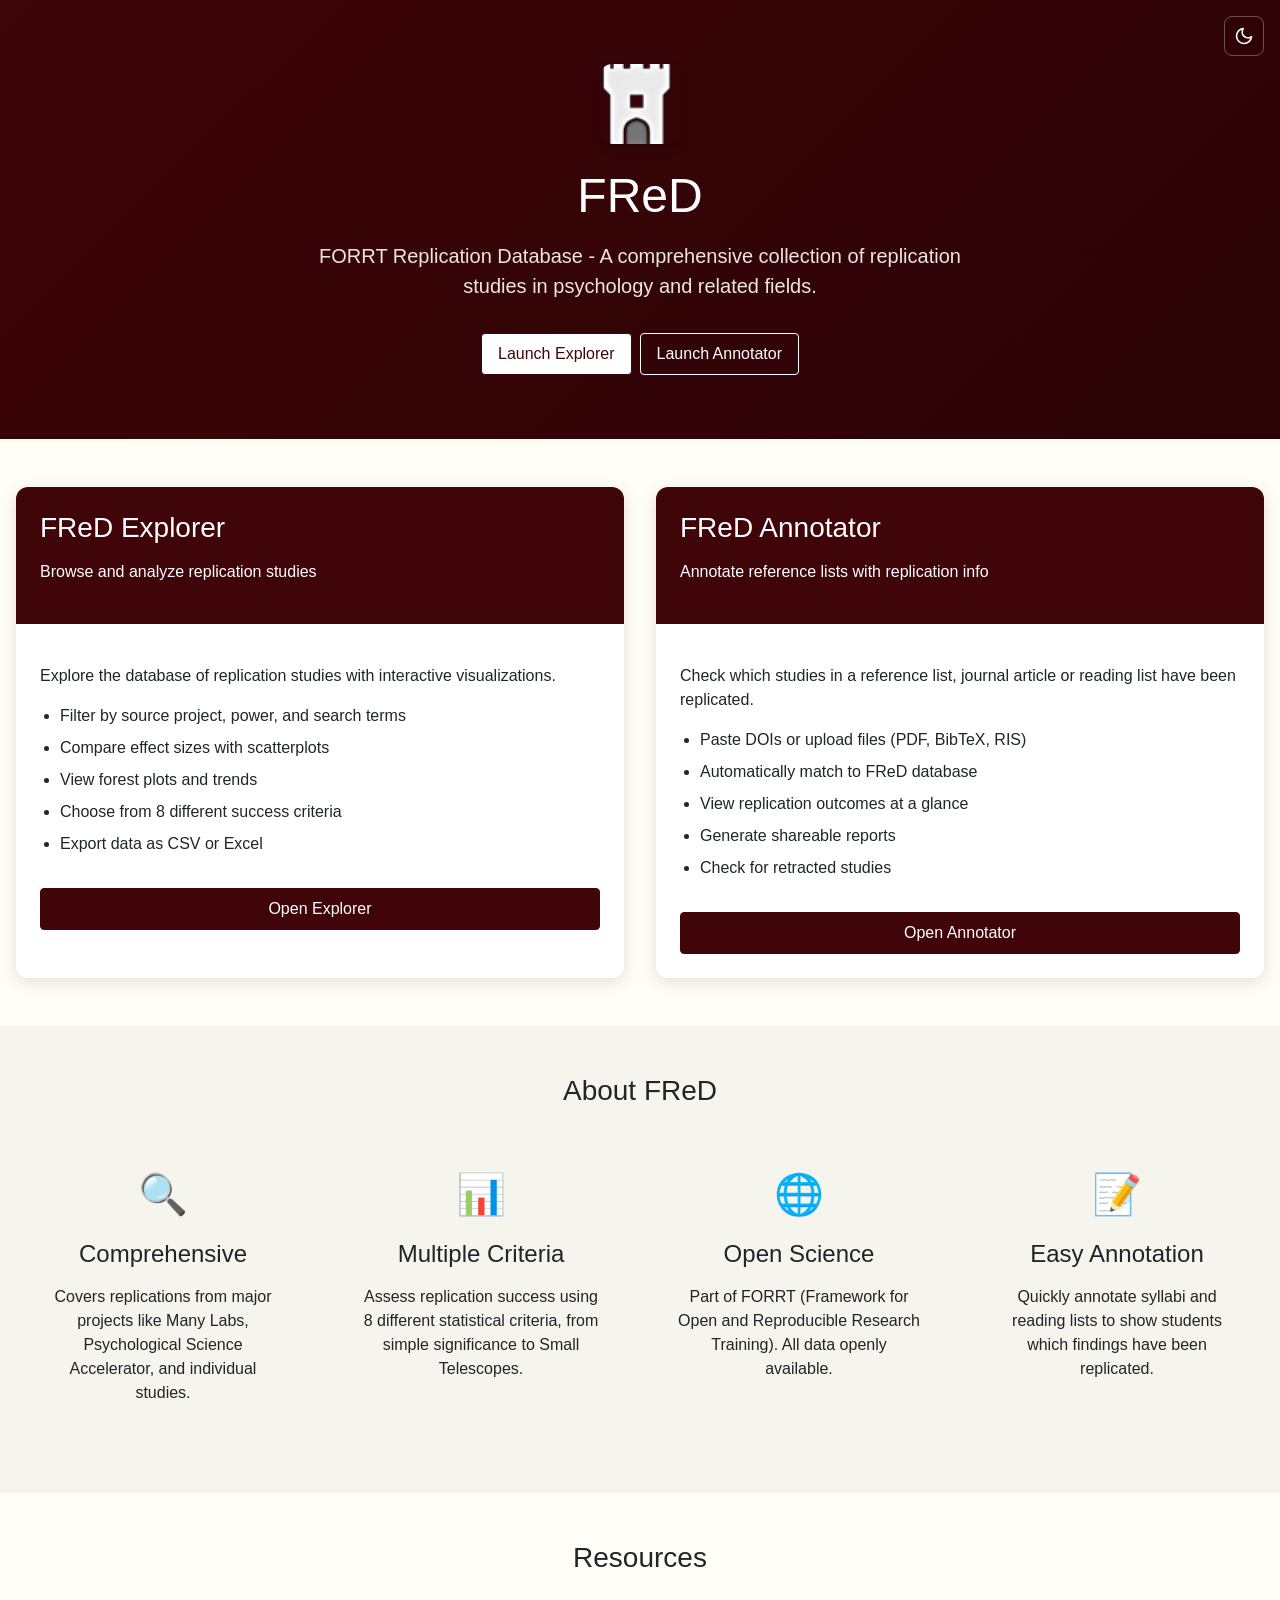
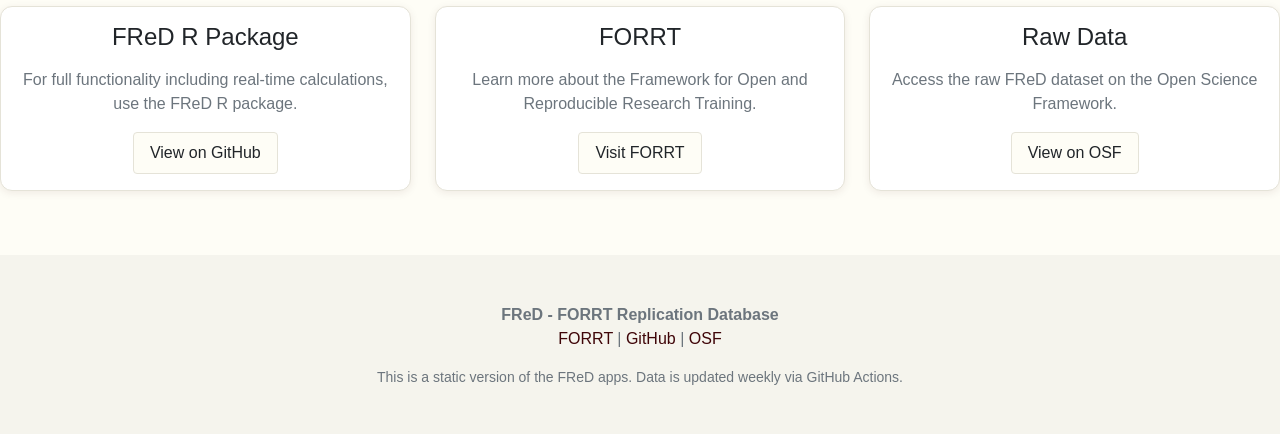
==== commit e3d97e58: "Ready for initial team review Co-Authored-By: Claude Opus 4.5 <noreply@anthropic.com>" ====
--- a/index.html
+++ b/index.html
@@ -4,6 +4,7 @@
   <meta charset="UTF-8">
   <meta name="viewport" content="width=device-width, initial-scale=1.0">
   <title>FReD - FORRT Replication Database</title>
+  <link rel="icon" type="image/png" href="shared/images/favicon.png">
   <link rel="stylesheet" href="shared/css/theme.css">
   <style>
     .hero {
@@ -171,7 +172,7 @@
       </button>
     </div>
     <div class="container">
-      <img src="https://forrt.org/author/forrt/avatar_hu8bc9dda6369ea35e3d2850cf7115c3e5_11296_270x270_fill_q100_h2_lanczos_center_2.webp" alt="FORRT Logo" class="hero-logo">
+      <img src="shared/images/fred-logo-inverted.png" alt="FReD Logo" class="hero-logo">
       <h1>FReD</h1>
       <p>FORRT Replication Database - A comprehensive collection of replication studies in psychology and related fields.</p>
       <div class="btn-group" style="justify-content: center;">
--- a/shared/css/theme.css
+++ b/shared/css/theme.css
@@ -809,6 +809,12 @@
   color: #721c24;
 }
 
+.alert-success {
+  background-color: #d4edda;
+  border-color: #c3e6cb;
+  color: #155724;
+}
+
 /* Modal */
 .modal-overlay {
   position: fixed;
@@ -931,6 +937,12 @@
   background-color: rgba(220, 53, 69, 0.15);
   border-color: rgba(220, 53, 69, 0.3);
   color: #F1A0A8;
+}
+
+[data-theme="dark"] .alert-success {
+  background-color: rgba(40, 167, 69, 0.15);
+  border-color: rgba(40, 167, 69, 0.3);
+  color: #7FD995;
 }
 
 /* Responsive */
